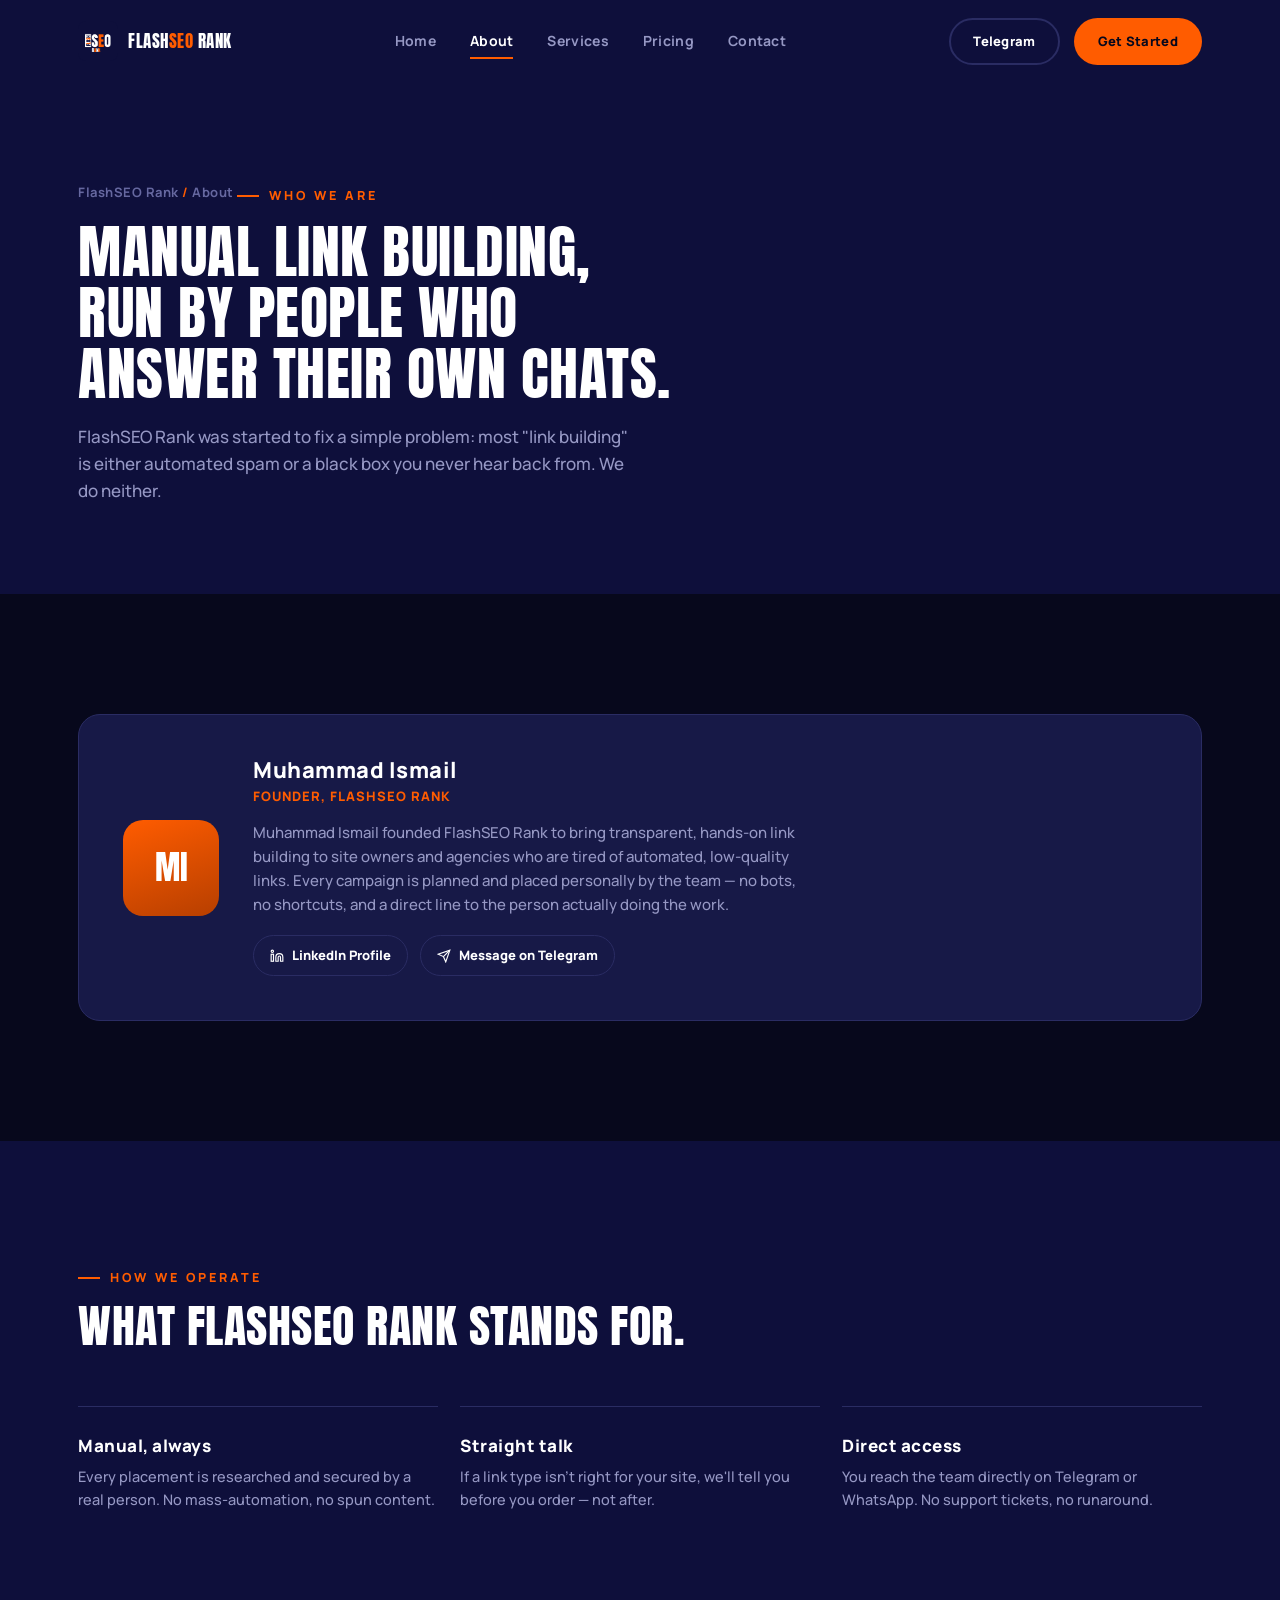
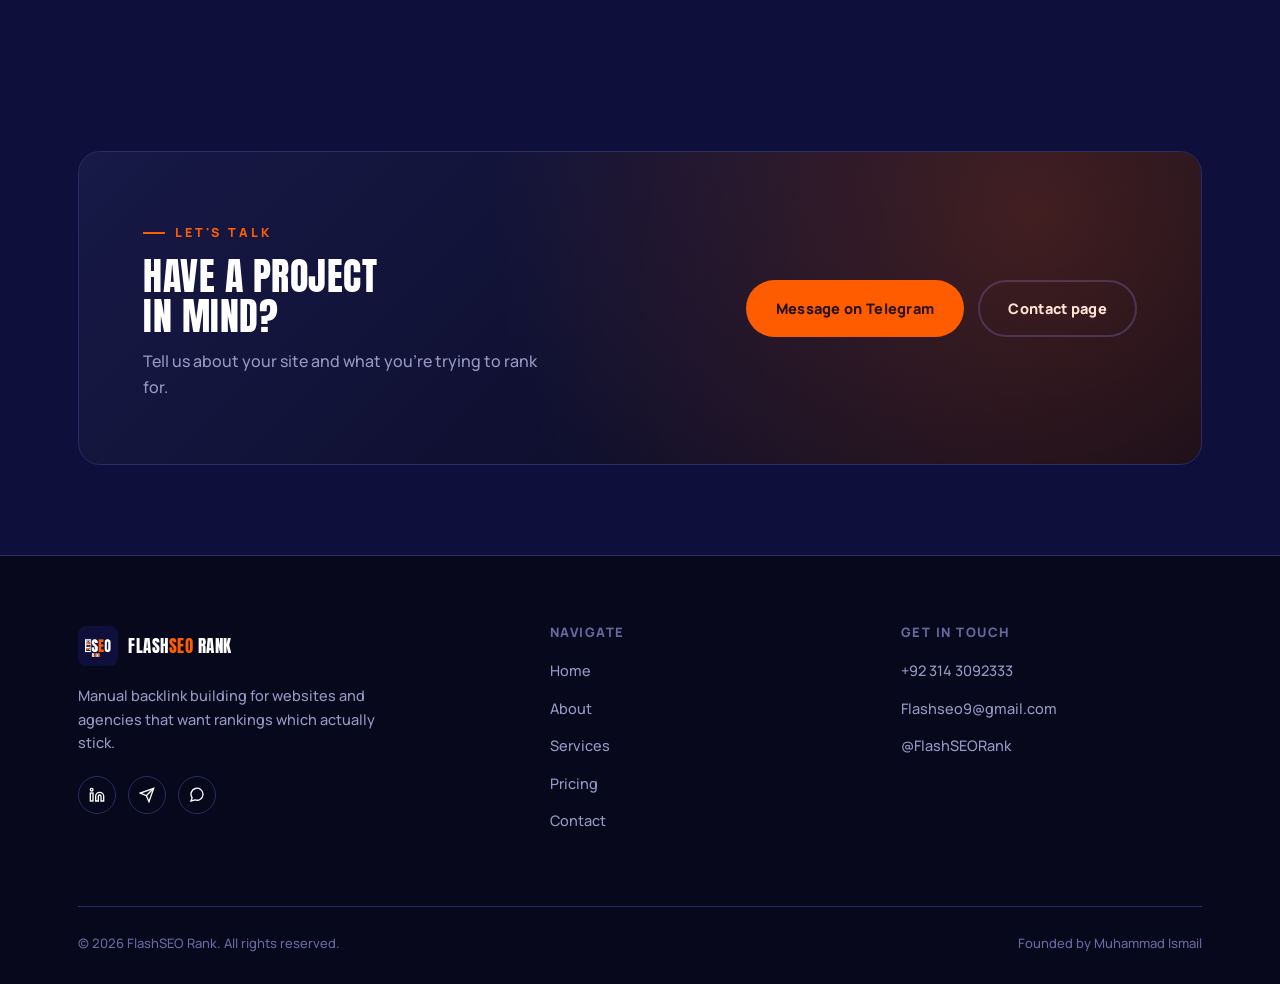
==== about.html @ 3a51bd55 "Add files via upload" ====
<!DOCTYPE html>
<html lang="en">
<head>
<meta charset="UTF-8">
<meta name="viewport" content="width=device-width, initial-scale=1.0">
<title>About — FlashSEO Rank</title>
<meta name="description" content="Meet FlashSEO Rank — a manual backlink building agency founded by Muhammad Ismail, built on transparent, hand-placed links.">
<link rel="icon" href="assets/logo.png">
<link rel="preconnect" href="https://fonts.googleapis.com">
<link rel="preconnect" href="https://fonts.gstatic.com" crossorigin>
<link href="https://fonts.googleapis.com/css2?family=Anton&family=Manrope:wght@500;700;800&display=swap" rel="stylesheet">
<link rel="stylesheet" href="style.css">
</head>
<body>

<div class="nav-scrim"></div>
<header class="site-header">
  <div class="container nav-inner">
    <a href="index.html" class="brand">
      <img src="assets/logo.png" alt="FlashSEO Rank logo">
      <span class="brand-text">FLASH<span>SEO</span> RANK</span>
    </a>
    <nav class="nav-links">
      <a href="index.html" data-page="index.html">Home</a>
      <a href="about.html" data-page="about.html">About</a>
      <a href="services.html" data-page="services.html">Services</a>
      <a href="pricing.html" data-page="pricing.html">Pricing</a>
      <a href="contact.html" data-page="contact.html">Contact</a>
    </nav>
    <div class="nav-cta">
      <a href="https://t.me/FlashSEORank" target="_blank" rel="noopener" class="btn btn-ghost">Telegram</a>
      <a href="contact.html" class="btn btn-primary">Get Started</a>
      <button class="nav-toggle" aria-label="Toggle menu" aria-expanded="false">
        <svg viewBox="0 0 24 24" fill="none" stroke="currentColor" stroke-width="2"><path d="M4 6h16M4 12h16M4 18h16"/></svg>
      </button>
    </div>
  </div>
</header>

<main>

  <section class="page-hero">
    <div class="container">
      <span class="crumb reveal">FlashSEO Rank <span>/</span> About</span>
      <span class="eyebrow reveal" style="margin-top:16px; display:inline-flex;">Who we are</span>
      <h1 class="reveal">Manual link building,<br>run by people who<br>answer their own chats.</h1>
      <p class="reveal reveal-delay-1">FlashSEO Rank was started to fix a simple problem: most "link building" is either automated spam or a black box you never hear back from. We do neither.</p>
    </div>
  </section>

  <section class="section bg-deeper">
    <div class="container">
      <div class="founder-card reveal">
        <div class="founder-avatar">MI</div>
        <div>
          <h3>Muhammad Ismail</h3>
          <span class="founder-role">Founder, FlashSEO Rank</span>
          <p>Muhammad Ismail founded FlashSEO Rank to bring transparent, hands-on link building to site owners and agencies who are tired of automated, low-quality links. Every campaign is planned and placed personally by the team — no bots, no shortcuts, and a direct line to the person actually doing the work.</p>
          <div class="founder-links">
            <a href="https://www.linkedin.com/in/muhammad-ismail-flashseo/" target="_blank" rel="noopener">
              <svg width="14" height="14" viewBox="0 0 24 24" fill="none" stroke="currentColor" stroke-width="2"><path d="M16 8a6 6 0 0 1 6 6v7h-4v-7a2 2 0 0 0-2-2 2 2 0 0 0-2 2v7h-4v-7a6 6 0 0 1 6-6Z"/><rect x="2" y="9" width="4" height="12"/><circle cx="4" cy="4" r="2"/></svg>
              LinkedIn Profile
            </a>
            <a href="https://t.me/FlashSEORank" target="_blank" rel="noopener">
              <svg width="14" height="14" viewBox="0 0 24 24" fill="none" stroke="currentColor" stroke-width="2"><path d="M22 2 11 13"/><path d="M22 2 15 22l-4-9-9-4 20-7Z"/></svg>
              Message on Telegram
            </a>
          </div>
        </div>
      </div>
    </div>
  </section>

  <section class="section">
    <div class="container">
      <div class="section-head reveal">
        <span class="eyebrow">How we operate</span>
        <h2>What FlashSEO Rank stands for.</h2>
      </div>
      <div class="value-grid">
        <div class="value-item reveal reveal-delay-1">
          <h4>Manual, always</h4>
          <p>Every placement is researched and secured by a real person. No mass-automation, no spun content.</p>
        </div>
        <div class="value-item reveal reveal-delay-2">
          <h4>Straight talk</h4>
          <p>If a link type isn't right for your site, we'll tell you before you order — not after.</p>
        </div>
        <div class="value-item reveal reveal-delay-3">
          <h4>Direct access</h4>
          <p>You reach the team directly on Telegram or WhatsApp. No support tickets, no runaround.</p>
        </div>
      </div>
    </div>
  </section>

  <section class="section-tight">
    <div class="container">
      <div class="cta-banner reveal">
        <div>
          <span class="eyebrow">Let's talk</span>
          <h2 style="margin-top:14px;">Have a project<br>in mind?</h2>
          <p>Tell us about your site and what you're trying to rank for.</p>
        </div>
        <div class="btn-row">
          <a href="https://t.me/FlashSEORank" target="_blank" rel="noopener" class="btn btn-primary">Message on Telegram</a>
          <a href="contact.html" class="btn btn-ghost">Contact page</a>
        </div>
      </div>
    </div>
  </section>

</main>

<footer class="site-footer">
  <div class="container">
    <div class="footer-grid">
      <div class="footer-brand">
        <a href="index.html" class="brand">
          <img src="assets/logo.png" alt="FlashSEO Rank logo">
          <span class="brand-text">FLASH<span>SEO</span> RANK</span>
        </a>
        <p>Manual backlink building for websites and agencies that want rankings which actually stick.</p>
        <div class="social-row" style="margin-top:22px;">
          <a href="https://www.linkedin.com/company/flashseoo" target="_blank" rel="noopener" aria-label="FlashSEO Rank on LinkedIn">
            <svg viewBox="0 0 24 24" fill="none" stroke="currentColor" stroke-width="2"><path d="M16 8a6 6 0 0 1 6 6v7h-4v-7a2 2 0 0 0-2-2 2 2 0 0 0-2 2v7h-4v-7a6 6 0 0 1 6-6Z"/><rect x="2" y="9" width="4" height="12"/><circle cx="4" cy="4" r="2"/></svg>
          </a>
          <a href="https://t.me/FlashSEORank" target="_blank" rel="noopener" aria-label="FlashSEO Rank on Telegram">
            <svg viewBox="0 0 24 24" fill="none" stroke="currentColor" stroke-width="2"><path d="M22 2 11 13"/><path d="M22 2 15 22l-4-9-9-4 20-7Z"/></svg>
          </a>
          <a href="https://wa.me/923143092333" target="_blank" rel="noopener" aria-label="FlashSEO Rank on WhatsApp">
            <svg viewBox="0 0 24 24" fill="none" stroke="currentColor" stroke-width="2"><path d="M3 21l1.65-4.95A9 9 0 1 1 8.9 19.3L3 21Z"/></svg>
          </a>
        </div>
      </div>
      <div class="footer-col">
        <h4>Navigate</h4>
        <ul>
          <li><a href="index.html">Home</a></li>
          <li><a href="about.html">About</a></li>
          <li><a href="services.html">Services</a></li>
          <li><a href="pricing.html">Pricing</a></li>
          <li><a href="contact.html">Contact</a></li>
        </ul>
      </div>
      <div class="footer-col">
        <h4>Get in touch</h4>
        <ul>
          <li><a href="tel:+923143092333">+92 314 3092333</a></li>
          <li><a href="mailto:Flashseo9@gmail.com">Flashseo9@gmail.com</a></li>
          <li><a href="https://t.me/FlashSEORank" target="_blank" rel="noopener">@FlashSEORank</a></li>
        </ul>
      </div>
    </div>
    <div class="footer-bottom">
      <span>© <span id="year"></span> FlashSEO Rank. All rights reserved.</span>
      <span>Founded by Muhammad Ismail</span>
    </div>
  </div>
</footer>

<button class="to-top" aria-label="Back to top">
  <svg viewBox="0 0 24 24" fill="none" stroke="currentColor" stroke-width="2"><path d="M12 19V5M5 12l7-7 7 7"/></svg>
</button>

<script src="script.js"></script>
<script>document.getElementById('year').textContent = new Date().getFullYear();</script>
</body>
</html>
---- style.css ----
/* =========================================================
   FlashSEO Rank — Design System
   Palette pulled directly from the brand logo:
   Navy #0E0F3B / Orange #FF5C00 / White
   ========================================================= */

:root{
  --navy-deep:   #0E0F3B;
  --navy-deeper: #07081C;
  --navy-mid:    #171947;
  --navy-line:   #2A2C63;
  --white:       #FFFFFF;
  --orange:      #FF5C00;
  --orange-glow: #FF8A3D;
  --muted:       #9698C4;
  --muted-dim:   #6668A0;

  --font-display: 'Anton', sans-serif;
  --font-body: 'Manrope', sans-serif;

  --container: 1180px;
  --radius: 14px;
  --ease: cubic-bezier(.22,.85,.28,1);
}

*,*::before,*::after{ box-sizing: border-box; }
html{ scroll-behavior: smooth; }

@media (prefers-reduced-motion: reduce){
  html{ scroll-behavior: auto; }
  *,*::before,*::after{ animation-duration: 0.001ms !important; animation-iteration-count: 1 !important; transition-duration: 0.001ms !important; scroll-behavior: auto !important; }
}

body{
  margin:0;
  background: var(--navy-deep);
  color: var(--white);
  font-family: var(--font-body);
  font-weight: 500;
  line-height: 1.6;
  -webkit-font-smoothing: antialiased;
  overflow-x: hidden;
}

img{ max-width:100%; display:block; }
a{ color: inherit; text-decoration: none; }
ul{ margin:0; padding:0; list-style:none; }
button{ font-family: inherit; }

.container{
  width: 100%;
  max-width: var(--container);
  margin: 0 auto;
  padding: 0 28px;
}

h1,h2,h3,h4{
  font-family: var(--font-display);
  font-weight: 400;
  text-transform: uppercase;
  letter-spacing: 0.5px;
  line-height: 1.05;
  margin: 0;
}

.eyebrow{
  display:inline-flex;
  align-items:center;
  gap:10px;
  font-family: var(--font-body);
  font-weight: 800;
  font-size: 12.5px;
  letter-spacing: 3px;
  text-transform: uppercase;
  color: var(--orange);
}
.eyebrow::before{
  content:"";
  width: 22px; height: 2px;
  background: var(--orange);
  display:inline-block;
}

p{ margin: 0; color: var(--muted); }

.text-white{ color: var(--white); }

/* ---------- Buttons ---------- */
.btn{
  position: relative;
  display: inline-flex;
  align-items: center;
  gap: 10px;
  padding: 15px 28px;
  border-radius: 999px;
  font-weight: 800;
  font-size: 14.5px;
  letter-spacing: 0.3px;
  border: 2px solid transparent;
  cursor: pointer;
  transition: transform .35s var(--ease), box-shadow .35s var(--ease), background .35s var(--ease), border-color .35s var(--ease), color .35s var(--ease);
  white-space: nowrap;
}
.btn-primary{
  background: var(--orange);
  color: var(--navy-deeper);
  box-shadow: 0 0 0 0 rgba(255,92,0,.5);
}
.btn-primary:hover{
  transform: translateY(-3px);
  box-shadow: 0 14px 30px -8px rgba(255,92,0,.6);
}
.btn-ghost{
  background: transparent;
  border-color: var(--navy-line);
  color: var(--white);
}
.btn-ghost:hover{
  border-color: var(--orange);
  color: var(--orange);
  transform: translateY(-3px);
}
.btn svg{ width:16px; height:16px; flex-shrink:0; }

.btn-row{
  display:flex;
  flex-wrap: wrap;
  gap: 14px;
}

/* ---------- Nav ---------- */
.site-header{
  position: fixed;
  top:0; left:0; right:0;
  z-index: 500;
  padding: 18px 0;
  transition: padding .4s var(--ease), background .4s var(--ease), box-shadow .4s var(--ease);
}
.site-header.is-scrolled{
  padding: 12px 0;
  background: rgba(7,8,28,0.86);
  backdrop-filter: blur(14px);
  box-shadow: 0 1px 0 var(--navy-line);
}
.nav-inner{
  display:flex;
  align-items:center;
  justify-content: space-between;
  gap: 20px;
}
.brand{
  display:flex;
  align-items:center;
  gap: 10px;
}
.brand img{ height: 40px; width: 40px; border-radius: 8px; }
.brand-text{
  font-family: var(--font-display);
  font-size: 17px;
  letter-spacing: .5px;
  line-height: 1;
}
.brand-text span{ color: var(--orange); }

.nav-links{
  display:flex;
  align-items:center;
  gap: 34px;
}
.nav-links a{
  position: relative;
  font-size: 14px;
  font-weight: 700;
  letter-spacing: .3px;
  color: var(--muted);
  padding: 6px 0;
  transition: color .3s var(--ease);
}
.nav-links a::after{
  content:"";
  position:absolute;
  left:0; bottom:0;
  width:0; height:2px;
  background: var(--orange);
  transition: width .35s var(--ease);
}
.nav-links a:hover,
.nav-links a.active{ color: var(--white); }
.nav-links a.active::after,
.nav-links a:hover::after{ width: 100%; }

.nav-cta{ display:flex; align-items:center; gap:14px; }
.nav-cta .btn{ padding: 11px 22px; font-size: 13px; }

.nav-toggle{
  display:none;
  width: 42px; height: 42px;
  border-radius: 10px;
  border: 1px solid var(--navy-line);
  background: transparent;
  color: var(--white);
  align-items:center;
  justify-content:center;
  cursor:pointer;
}
.nav-toggle svg{ width:20px; height:20px; }

/* ---------- Mobile nav ---------- */
@media (max-width: 900px){
  .nav-links{
    position: fixed;
    top: 0; right: 0;
    height: 100vh;
    width: min(320px, 82vw);
    background: var(--navy-deeper);
    border-left: 1px solid var(--navy-line);
    flex-direction: column;
    align-items: flex-start;
    justify-content: center;
    gap: 26px;
    padding: 40px;
    transform: translateX(100%);
    transition: transform .5s var(--ease);
    z-index: 600;
  }
  .nav-links.is-open{ transform: translateX(0); }
  .nav-links a{ font-size: 20px; }
  .nav-toggle{ display:flex; }
  .nav-cta .btn-ghost{ display:none; }
}

.nav-scrim{
  position: fixed; inset:0;
  background: rgba(7,8,28,.6);
  opacity:0; pointer-events:none;
  transition: opacity .4s var(--ease);
  z-index: 550;
}
.nav-scrim.is-open{ opacity:1; pointer-events:auto; }

/* ---------- Sections ---------- */
section{ position: relative; }
.section{ padding: 120px 0; }
.section-tight{ padding: 90px 0; }
.section-head{
  max-width: 640px;
  margin-bottom: 56px;
}
.section-head h2{ margin-top: 14px; font-size: clamp(30px, 4vw, 46px); }
.section-head p{ margin-top: 16px; font-size: 16.5px; }

.bg-deeper{ background: var(--navy-deeper); }

.divider-line{
  height:1px;
  background: linear-gradient(90deg, transparent, var(--navy-line), transparent);
  border:0;
  margin:0;
}

/* ---------- Reveal animation (scroll) ---------- */
.reveal{
  opacity: 0;
  transform: translateY(28px);
  transition: opacity .8s var(--ease), transform .8s var(--ease);
}
.reveal.in-view{ opacity: 1; transform: translateY(0); }
.reveal-delay-1{ transition-delay: .08s; }
.reveal-delay-2{ transition-delay: .16s; }
.reveal-delay-3{ transition-delay: .24s; }
.reveal-delay-4{ transition-delay: .32s; }

/* ---------- Hero ---------- */
.hero{
  padding: 190px 0 120px;
  overflow: hidden;
  position: relative;
}
.hero-grid{
  display:grid;
  grid-template-columns: 1.05fr 0.95fr;
  gap: 50px;
  align-items: center;
}
.hero h1{
  font-size: clamp(42px, 6.4vw, 78px);
  margin-top: 18px;
}
.hero h1 .accent{ color: var(--orange); }
.hero p.lede{
  margin-top: 24px;
  font-size: 18px;
  max-width: 480px;
  color: var(--muted);
}
.hero .btn-row{ margin-top: 36px; }

.hero-bg-streaks{
  position:absolute;
  inset:0;
  pointer-events:none;
  z-index:0;
  opacity: .5;
}
.hero-bg-streaks span{
  position:absolute;
  background: linear-gradient(180deg, rgba(255,92,0,0), rgba(255,92,0,.5), rgba(255,92,0,0));
  width:2px;
  transform: rotate(18deg);
}

/* Signature bolt-chain graphic */
.bolt-scene{
  position: relative;
  aspect-ratio: 1/1;
  max-width: 460px;
  margin-left: auto;
}
.bolt-scene svg{ width:100%; height:100%; overflow: visible; }
.bolt-path{
  fill:none;
  stroke: var(--orange);
  stroke-width: 5;
  stroke-linecap: round;
  stroke-linejoin: round;
  filter: drop-shadow(0 0 14px rgba(255,92,0,.55));
  stroke-dasharray: 900;
  stroke-dashoffset: 900;
  animation: draw-bolt 1.8s var(--ease) forwards .3s;
}
@keyframes draw-bolt{
  to{ stroke-dashoffset: 0; }
}
.bolt-node{
  fill: var(--navy-mid);
  stroke: var(--navy-line);
  stroke-width: 2;
  opacity: 0;
  animation: pop-node .5s var(--ease) forwards;
}
.bolt-node-label{
  font-family: var(--font-body);
  font-weight: 800;
  font-size: 11px;
  fill: var(--muted);
  text-transform: uppercase;
  letter-spacing: 1px;
  opacity:0;
  animation: pop-node .5s var(--ease) forwards;
}
@keyframes pop-node{
  from{ opacity:0; transform: scale(.6); }
  to{ opacity:1; transform: scale(1); }
}
.bolt-pulse{
  fill: var(--orange);
  opacity: 0;
}

/* ---------- Marquee ---------- */
.marquee-wrap{
  border-top: 1px solid var(--navy-line);
  border-bottom: 1px solid var(--navy-line);
  padding: 22px 0;
  overflow: hidden;
  background: var(--navy-deeper);
}
.marquee{
  display:flex;
  width: max-content;
  gap: 48px;
  animation: marquee 26s linear infinite;
}
.marquee-wrap:hover .marquee{ animation-play-state: paused; }
@keyframes marquee{
  from{ transform: translateX(0); }
  to{ transform: translateX(-50%); }
}
.marquee span{
  font-family: var(--font-display);
  font-weight: 400;
  font-size: 20px;
  letter-spacing: 1px;
  color: var(--muted-dim);
  display:flex;
  align-items:center;
  gap: 20px;
  text-transform: uppercase;
  white-space:nowrap;
}
.marquee span i{
  width:6px; height:6px;
  border-radius:50%;
  background: var(--orange);
  display:inline-block;
}

/* ---------- Process ---------- */
.process-grid{
  display:grid;
  grid-template-columns: repeat(4, 1fr);
  gap: 1px;
  background: var(--navy-line);
  border: 1px solid var(--navy-line);
  border-radius: var(--radius);
  overflow: hidden;
}
.process-item{
  background: var(--navy-deep);
  padding: 36px 30px;
  transition: background .4s var(--ease);
}
.process-item:hover{ background: var(--navy-mid); }
.process-num{
  font-family: var(--font-display);
  font-size: 15px;
  color: var(--orange);
  letter-spacing: 1px;
}
.process-item h3{
  font-size: 19px;
  margin-top: 18px;
  text-transform: none;
}
.process-item p{ margin-top: 10px; font-size: 14.5px; }

/* ---------- Cards / Services ---------- */
.card-grid{
  display:grid;
  grid-template-columns: repeat(3, 1fr);
  gap: 22px;
}
.service-card{
  background: var(--navy-mid);
  border: 1px solid var(--navy-line);
  border-radius: var(--radius);
  padding: 34px 28px;
  transition: transform .45s var(--ease), border-color .45s var(--ease), background .45s var(--ease);
}
.service-card:hover{
  transform: translateY(-8px);
  border-color: var(--orange);
  background: linear-gradient(160deg, var(--navy-mid), #1d1f57);
}
.service-icon{
  width: 46px; height:46px;
  border-radius: 12px;
  background: rgba(255,92,0,.12);
  display:flex; align-items:center; justify-content:center;
  margin-bottom: 22px;
  transition: transform .45s var(--ease), background .45s var(--ease);
}
.service-card:hover .service-icon{ background: var(--orange); transform: rotate(-8deg) scale(1.05); }
.service-icon svg{ width:22px; height:22px; stroke: var(--orange); transition: stroke .4s; }
.service-card:hover .service-icon svg{ stroke: var(--navy-deeper); }
.service-card h3{
  font-size: 19px;
  text-transform: none;
  font-family: var(--font-body);
  font-weight: 800;
  margin-bottom: 10px;
}
.service-card p{ font-size: 14.5px; }
.service-card a.card-link{
  display:inline-flex; align-items:center; gap:6px;
  margin-top: 18px;
  font-size: 13px;
  font-weight: 800;
  color: var(--orange);
}

/* ---------- Split / Why us ---------- */
.split{
  display:grid;
  grid-template-columns: 1fr 1fr;
  gap: 60px;
  align-items:center;
}
.why-list li{
  display:flex;
  gap: 16px;
  padding: 20px 0;
  border-bottom: 1px solid var(--navy-line);
}
.why-list li:first-child{ padding-top:0; }
.why-num{
  font-family: var(--font-display);
  color: var(--orange);
  font-size: 20px;
  min-width: 34px;
}
.why-list h4{
  font-family: var(--font-body);
  font-weight: 800;
  font-size: 16.5px;
  text-transform:none;
  color: var(--white);
}
.why-list p{ margin-top: 6px; font-size: 14.5px; }

.stat-panel{
  background: var(--navy-mid);
  border:1px solid var(--navy-line);
  border-radius: var(--radius);
  padding: 40px;
  position: relative;
  overflow: hidden;
}
.stat-panel::before{
  content:"";
  position: absolute;
  width: 260px; height: 260px;
  background: radial-gradient(circle, rgba(255,92,0,.28), transparent 70%);
  top: -80px; right: -80px;
}

/* ---------- CTA banner ---------- */
.cta-banner{
  background: linear-gradient(135deg, var(--navy-mid), var(--navy-deeper));
  border: 1px solid var(--navy-line);
  border-radius: 22px;
  padding: 64px;
  display:flex;
  align-items:center;
  justify-content: space-between;
  gap: 40px;
  position: relative;
  overflow: hidden;
}
.cta-banner::after{
  content:"";
  position:absolute;
  inset:0;
  background:
    radial-gradient(circle at 85% 20%, rgba(255,92,0,.22), transparent 55%);
}
.cta-banner h2{ font-size: clamp(26px,3.4vw,38px); position:relative; }
.cta-banner p{ margin-top:12px; max-width: 420px; position:relative; }
.cta-banner .btn-row{ position:relative; flex-shrink:0; }

/* ---------- Footer ---------- */
.site-footer{
  background: var(--navy-deeper);
  border-top: 1px solid var(--navy-line);
  padding: 70px 0 30px;
}
.footer-grid{
  display:grid;
  grid-template-columns: 1.4fr 1fr 1fr;
  gap: 50px;
}
.footer-brand .brand{ margin-bottom: 18px; }
.footer-brand p{ font-size: 14.5px; max-width: 320px; }
.footer-col h4{
  font-family: var(--font-body);
  font-weight: 800;
  font-size: 13px;
  letter-spacing: 1.5px;
  color: var(--muted-dim);
  text-transform: uppercase;
  margin-bottom: 18px;
}
.footer-col li{ margin-bottom: 12px; }
.footer-col a{
  font-size: 14.5px;
  color: var(--muted);
  transition: color .3s;
}
.footer-col a:hover{ color: var(--orange); }
.footer-bottom{
  margin-top: 60px;
  padding-top: 26px;
  border-top: 1px solid var(--navy-line);
  display:flex;
  justify-content: space-between;
  flex-wrap: wrap;
  gap: 12px;
  font-size: 13px;
  color: var(--muted-dim);
}
.social-row{ display:flex; gap: 12px; }
.social-row a{
  width: 38px; height: 38px;
  border: 1px solid var(--navy-line);
  border-radius: 50%;
  display:flex; align-items:center; justify-content:center;
  transition: border-color .3s, transform .3s, background .3s;
}
.social-row a:hover{ border-color: var(--orange); background: var(--orange); transform: translateY(-3px); }
.social-row svg{ width:16px; height:16px; }
.social-row a:hover svg{ stroke: var(--navy-deeper); }

/* ---------- Page header (inner pages) ---------- */
.page-hero{
  padding: 170px 0 90px;
  position: relative;
  overflow: hidden;
}
.page-hero h1{ font-size: clamp(36px,5.4vw,58px); margin-top: 16px; }
.page-hero p{ margin-top: 18px; font-size: 17px; max-width: 560px; }
.crumb{
  font-size: 13px;
  color: var(--muted-dim);
  font-weight: 700;
  letter-spacing: .5px;
}
.crumb span{ color: var(--orange); }

/* ---------- About page ---------- */
.founder-card{
  background: var(--navy-mid);
  border: 1px solid var(--navy-line);
  border-radius: 22px;
  padding: 44px;
  display:flex;
  gap: 34px;
  align-items:center;
}
.founder-avatar{
  width: 96px; height: 96px;
  border-radius: 20px;
  background: linear-gradient(160deg, var(--orange), #b73f00);
  display:flex; align-items:center; justify-content:center;
  font-family: var(--font-display);
  font-size: 34px;
  flex-shrink:0;
}
.founder-card h3{
  font-family: var(--font-body);
  font-weight: 800;
  font-size: 22px;
  text-transform:none;
}
.founder-role{
  color: var(--orange);
  font-weight: 800;
  font-size: 13px;
  letter-spacing: 1px;
  text-transform: uppercase;
  margin-top: 4px;
  display:block;
}
.founder-card p{ margin-top: 14px; font-size: 15px; max-width: 560px; }
.founder-links{ margin-top: 18px; display:flex; gap:12px; }
.founder-links a{
  display:inline-flex; align-items:center; gap:8px;
  font-size: 13px; font-weight:800;
  padding: 9px 16px;
  border: 1px solid var(--navy-line);
  border-radius: 999px;
  transition: border-color .3s, color .3s;
}
.founder-links a:hover{ border-color: var(--orange); color: var(--orange); }

.value-grid{
  display:grid;
  grid-template-columns: repeat(3,1fr);
  gap: 22px;
}
.value-item{
  padding: 30px 0;
  border-top: 1px solid var(--navy-line);
}
.value-item h4{
  font-family: var(--font-body);
  font-weight: 800;
  font-size: 17px;
  text-transform:none;
  margin-bottom: 10px;
}
.value-item p{ font-size: 14.5px; }

/* ---------- Pricing page ---------- */
.pricing-grid{
  display:grid;
  grid-template-columns: repeat(3, 1fr);
  gap: 22px;
  align-items: stretch;
}
.price-card{
  background: var(--navy-mid);
  border: 1px solid var(--navy-line);
  border-radius: var(--radius);
  padding: 40px 32px;
  display:flex;
  flex-direction: column;
  transition: transform .4s var(--ease), border-color .4s var(--ease);
}
.price-card:hover{ transform: translateY(-8px); border-color: var(--orange); }
.price-card.is-featured{
  background: linear-gradient(160deg, #1d1f57, var(--navy-mid));
  border-color: var(--orange);
  position: relative;
}
.price-tag{
  position:absolute; top:-13px; right: 28px;
  background: var(--orange);
  color: var(--navy-deeper);
  font-size: 11.5px;
  font-weight: 800;
  letter-spacing: 1px;
  text-transform: uppercase;
  padding: 6px 14px;
  border-radius: 999px;
}
.price-card h3{
  font-family: var(--font-body);
  font-weight: 800;
  font-size: 22px;
  text-transform: none;
}
.price-card .price-note{
  margin-top: 8px;
  font-size: 13.5px;
  color: var(--muted-dim);
}
.price-card .price-value{
  margin-top: 18px;
  font-family: var(--font-display);
  font-size: 22px;
  color: var(--orange);
  letter-spacing: .5px;
}
.price-feats{ margin-top: 26px; flex-grow:1; }
.price-feats li{
  display:flex; gap:10px;
  font-size: 14px;
  color: var(--muted);
  padding: 8px 0;
}
.price-feats svg{ width:16px; height:16px; stroke: var(--orange); flex-shrink:0; margin-top:2px; }
.price-card .btn{ margin-top: 28px; justify-content:center; width:100%; }

.pricing-note{
  margin-top: 40px;
  text-align:center;
  font-size: 14.5px;
  color: var(--muted-dim);
}

/* ---------- Contact page ---------- */
.contact-grid{
  display:grid;
  grid-template-columns: 0.9fr 1.1fr;
  gap: 50px;
  align-items:flex-start;
}
.contact-card{
  background: var(--navy-mid);
  border: 1px solid var(--navy-line);
  border-radius: 16px;
  padding: 26px 28px;
  display:flex;
  align-items:center;
  gap: 18px;
  margin-bottom: 16px;
  transition: border-color .3s, transform .3s;
}
.contact-card:hover{ border-color: var(--orange); transform: translateX(6px); }
.contact-icon{
  width: 46px; height:46px;
  border-radius: 12px;
  background: rgba(255,92,0,.14);
  display:flex; align-items:center; justify-content:center;
  flex-shrink:0;
}
.contact-icon svg{ width:20px; height:20px; stroke: var(--orange); }
.contact-card h4{
  font-family: var(--font-body);
  font-weight: 800;
  font-size: 12.5px;
  letter-spacing: 1px;
  text-transform: uppercase;
  color: var(--muted-dim);
}
.contact-card .val{
  margin-top: 4px;
  font-size: 15.5px;
  font-weight: 700;
  color: var(--white);
}

.form-panel{
  background: var(--navy-mid);
  border: 1px solid var(--navy-line);
  border-radius: 22px;
  padding: 44px;
}
.form-row{ margin-bottom: 20px; }
.form-row label{
  display:block;
  font-size: 12.5px;
  font-weight: 800;
  letter-spacing: 1px;
  text-transform: uppercase;
  color: var(--muted-dim);
  margin-bottom: 9px;
}
.form-row input,
.form-row select,
.form-row textarea{
  width:100%;
  background: var(--navy-deep);
  border: 1px solid var(--navy-line);
  border-radius: 10px;
  padding: 14px 16px;
  color: var(--white);
  font-family: var(--font-body);
  font-size: 14.5px;
  transition: border-color .3s, box-shadow .3s;
}
.form-row input:focus,
.form-row select:focus,
.form-row textarea:focus{
  outline: none;
  border-color: var(--orange);
  box-shadow: 0 0 0 3px rgba(255,92,0,.18);
}
.form-row textarea{ resize: vertical; min-height: 120px; }
.form-two{ display:grid; grid-template-columns: 1fr 1fr; gap: 20px; }
.form-hint{ font-size: 13px; color: var(--muted-dim); margin-top: 16px; }
.form-success{
  display:none;
  margin-top: 18px;
  padding: 14px 18px;
  border-radius: 10px;
  background: rgba(255,92,0,.12);
  border: 1px solid var(--orange);
  color: var(--white);
  font-size: 14px;
  font-weight: 700;
}
.form-success.is-shown{ display:block; }

/* ---------- Focus visibility ---------- */
a:focus-visible, button:focus-visible, input:focus-visible, textarea:focus-visible, select:focus-visible{
  outline: 2px solid var(--orange);
  outline-offset: 3px;
}

/* ---------- Back to top ---------- */
.to-top{
  position: fixed;
  right: 26px; bottom: 26px;
  width: 48px; height: 48px;
  border-radius: 50%;
  background: var(--orange);
  color: var(--navy-deeper);
  display:flex; align-items:center; justify-content:center;
  opacity:0; pointer-events:none;
  transform: translateY(10px);
  transition: opacity .3s, transform .3s;
  z-index: 400;
  box-shadow: 0 10px 26px -8px rgba(255,92,0,.6);
}
.to-top.is-visible{ opacity:1; pointer-events:auto; transform: translateY(0); }
.to-top svg{ width:18px; height:18px; }

/* ---------- Responsive ---------- */
@media (max-width: 980px){
  .hero-grid{ grid-template-columns: 1fr; }
  .bolt-scene{ margin: 40px auto 0; max-width: 320px; }
  .process-grid{ grid-template-columns: 1fr 1fr; }
  .card-grid{ grid-template-columns: 1fr 1fr; }
  .split{ grid-template-columns: 1fr; }
  .footer-grid{ grid-template-columns: 1fr 1fr; }
  .pricing-grid{ grid-template-columns: 1fr; max-width: 460px; margin: 0 auto; }
  .contact-grid{ grid-template-columns: 1fr; }
  .value-grid{ grid-template-columns: 1fr 1fr; }
}
@media (max-width: 640px){
  .section{ padding: 84px 0; }
  .process-grid{ grid-template-columns: 1fr; }
  .card-grid{ grid-template-columns: 1fr; }
  .footer-grid{ grid-template-columns: 1fr; gap: 34px; }
  .cta-banner{ flex-direction: column; align-items:flex-start; padding: 40px 28px; }
  .founder-card{ flex-direction: column; text-align:center; }
  .founder-links{ justify-content:center; }
  .value-grid{ grid-template-columns: 1fr; }
  .form-two{ grid-template-columns: 1fr; }
  .footer-bottom{ flex-direction: column; align-items:flex-start; }
}
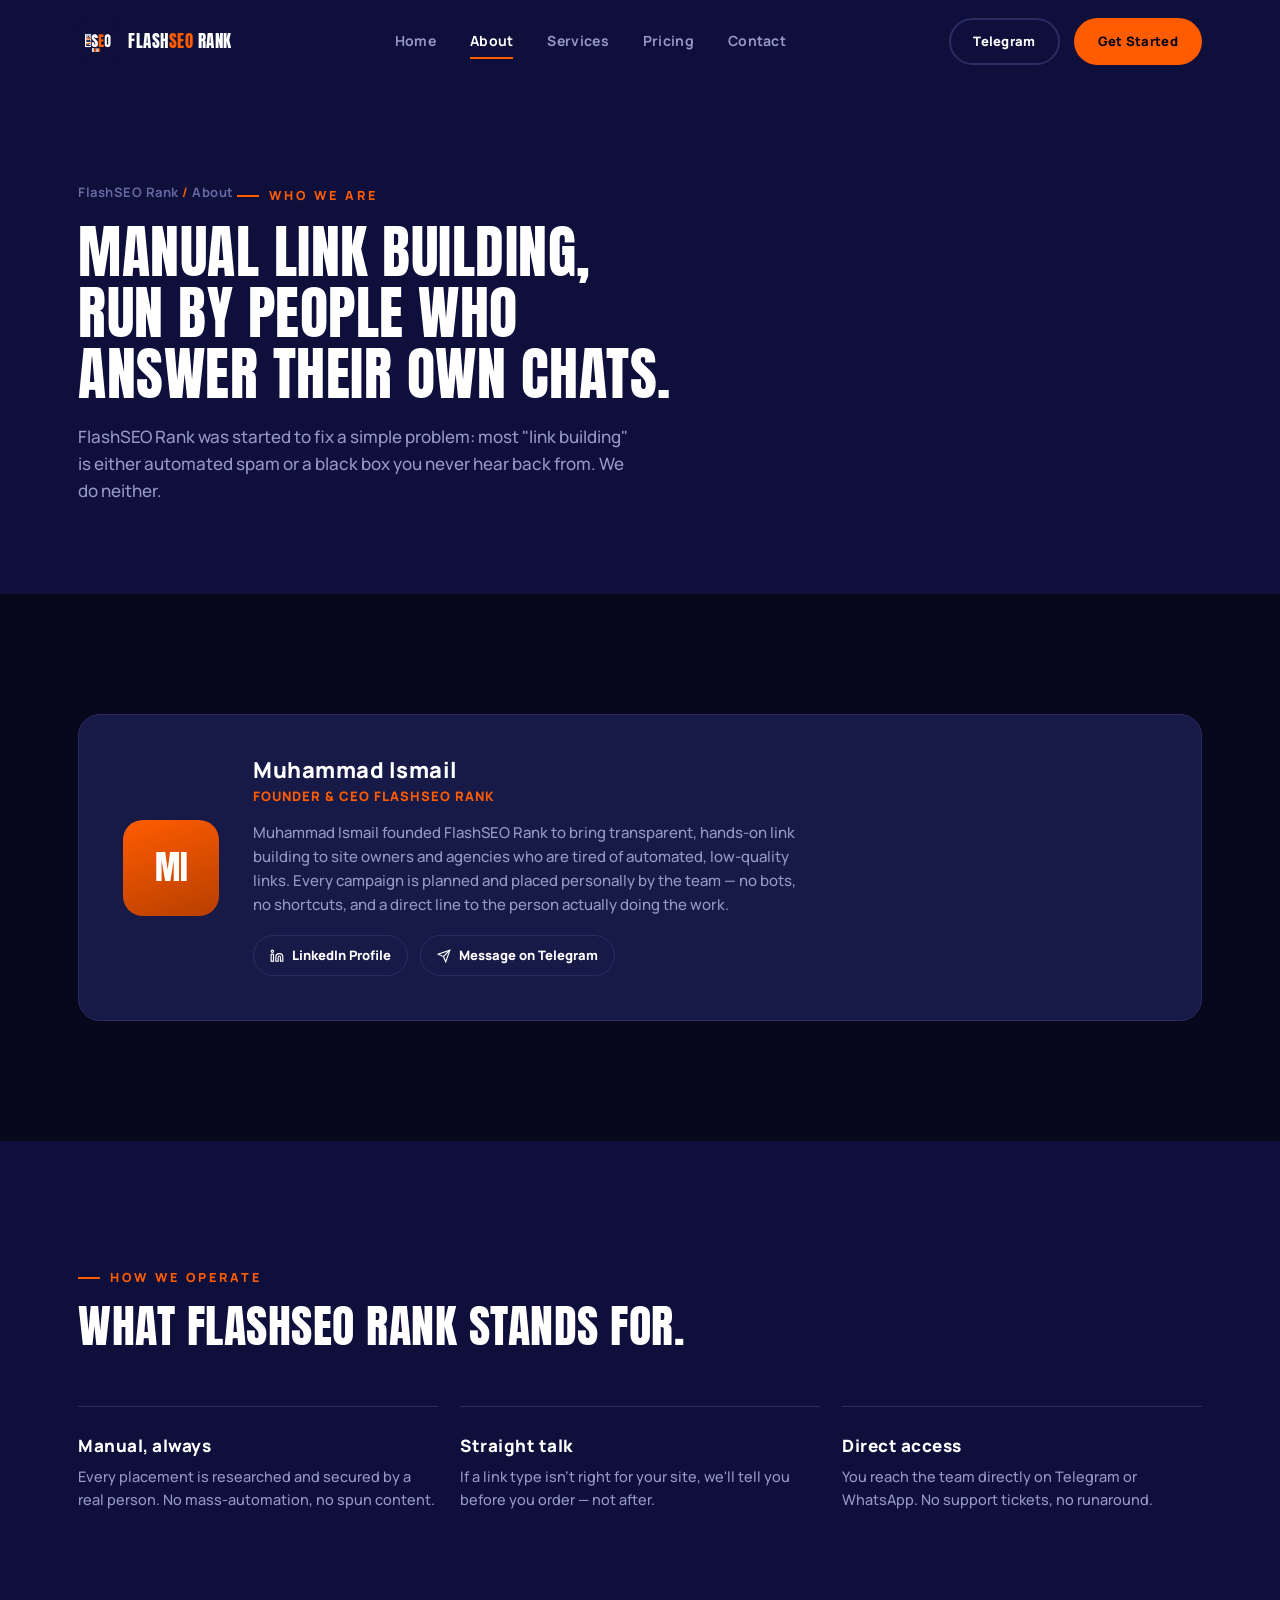
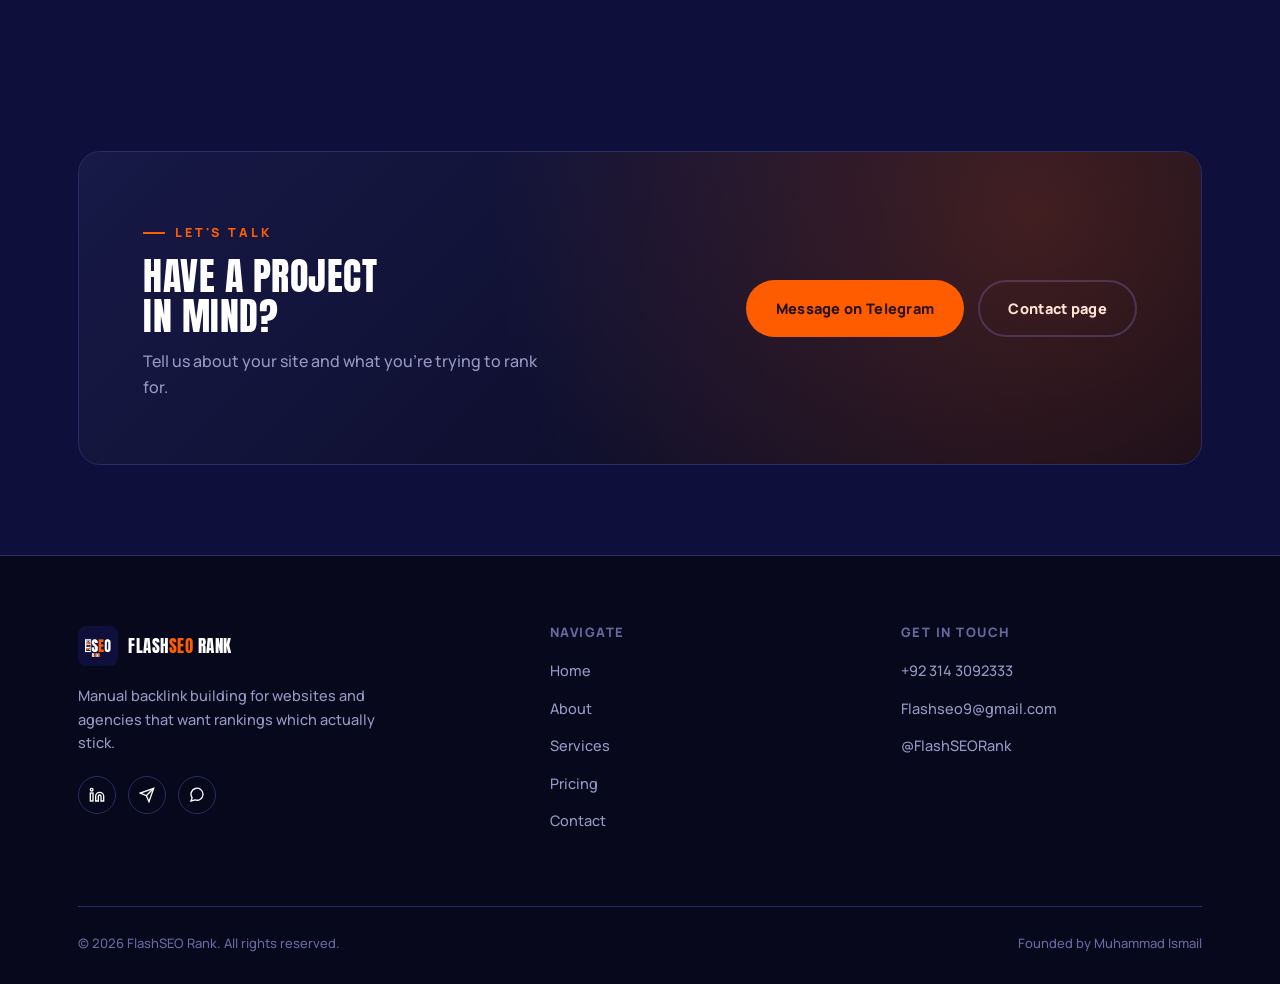
==== commit 0be34607: "Update founder role description for Muhammad Ismail" ====
--- a/about.html
+++ b/about.html
@@ -54,7 +54,7 @@
         <div class="founder-avatar">MI</div>
         <div>
           <h3>Muhammad Ismail</h3>
-          <span class="founder-role">Founder, FlashSEO Rank</span>
+          <span class="founder-role">Founder & CEO FlashSEO Rank</span>
           <p>Muhammad Ismail founded FlashSEO Rank to bring transparent, hands-on link building to site owners and agencies who are tired of automated, low-quality links. Every campaign is planned and placed personally by the team — no bots, no shortcuts, and a direct line to the person actually doing the work.</p>
           <div class="founder-links">
             <a href="https://www.linkedin.com/in/muhammad-ismail-flashseo/" target="_blank" rel="noopener">
--- a/style.css
+++ b/style.css
@@ -512,6 +512,7 @@
   width: 260px; height: 260px;
   background: radial-gradient(circle, rgba(255,92,0,.28), transparent 70%);
   top: -80px; right: -80px;
+  pointer-events: none;
 }
 
 /* ---------- CTA banner ---------- */
@@ -531,6 +532,7 @@
   content:"";
   position:absolute;
   inset:0;
+  pointer-events: none;
   background:
     radial-gradient(circle at 85% 20%, rgba(255,92,0,.22), transparent 55%);
 }
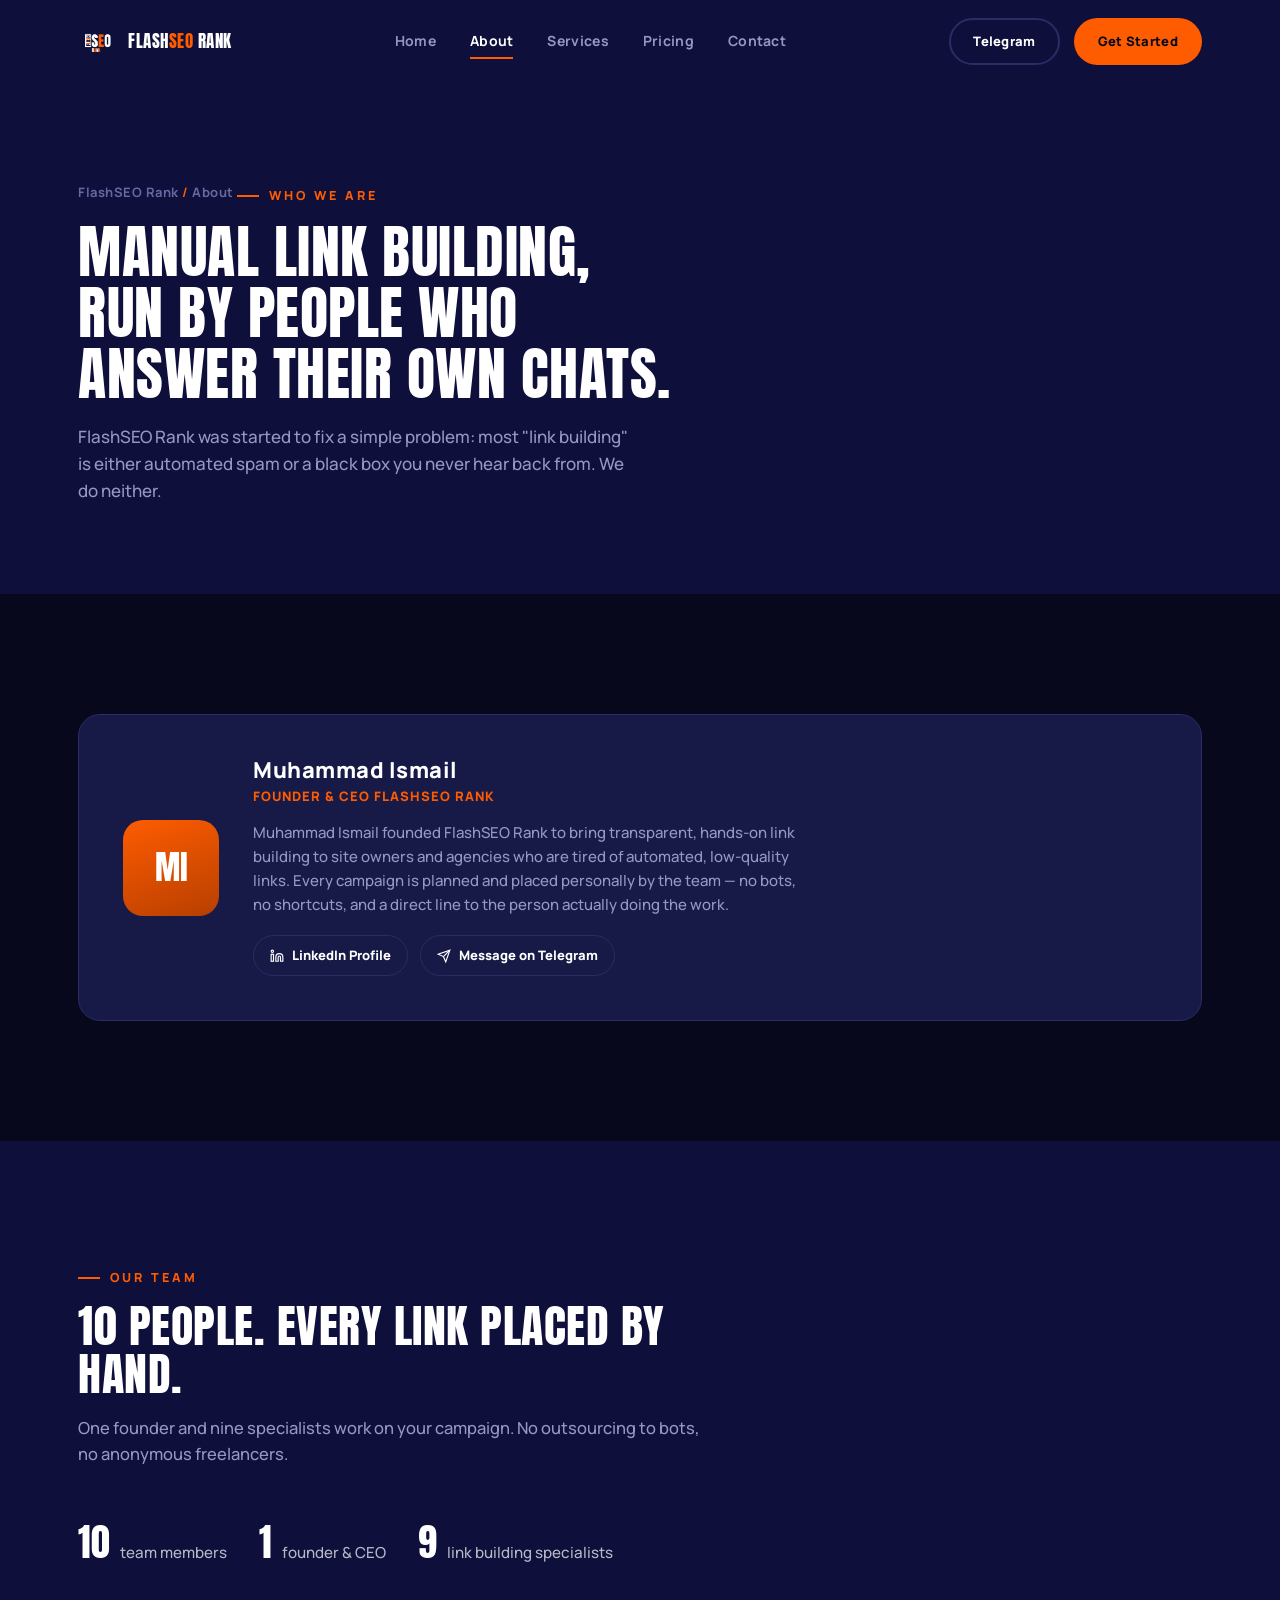
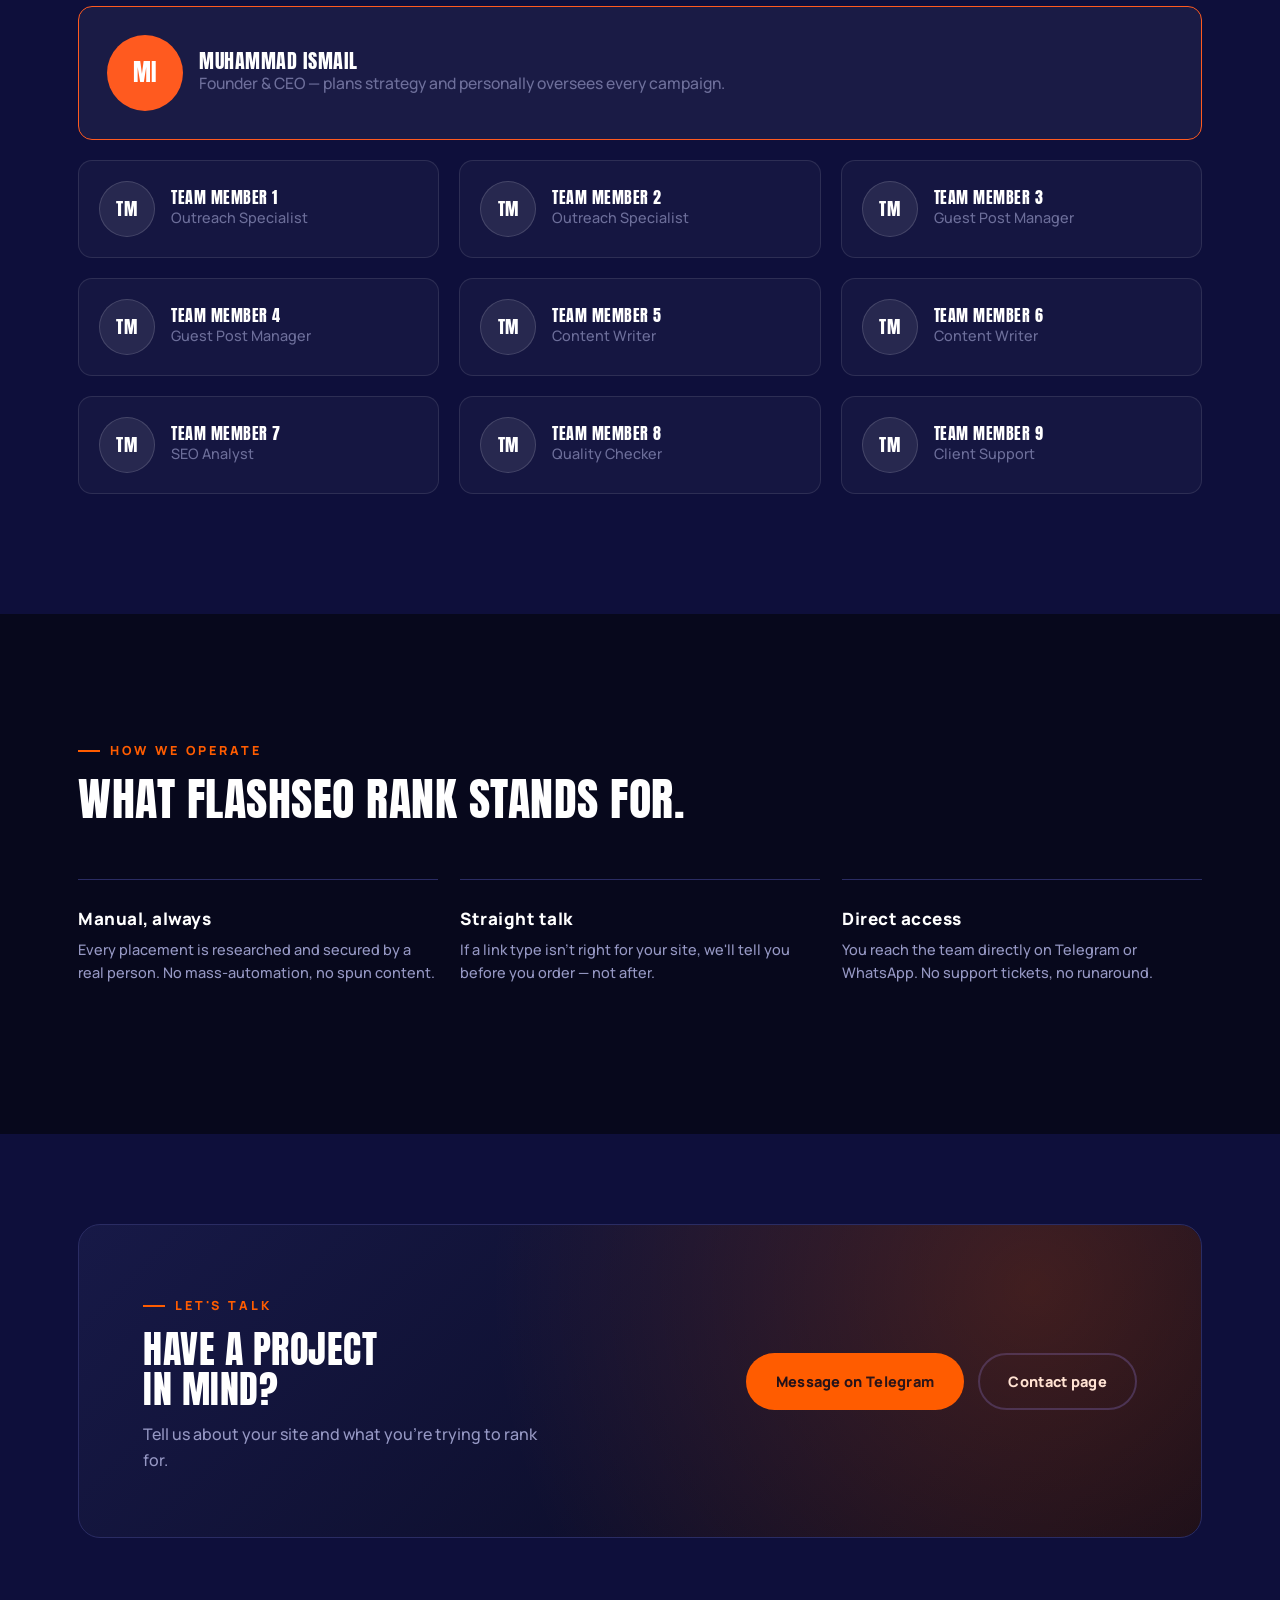
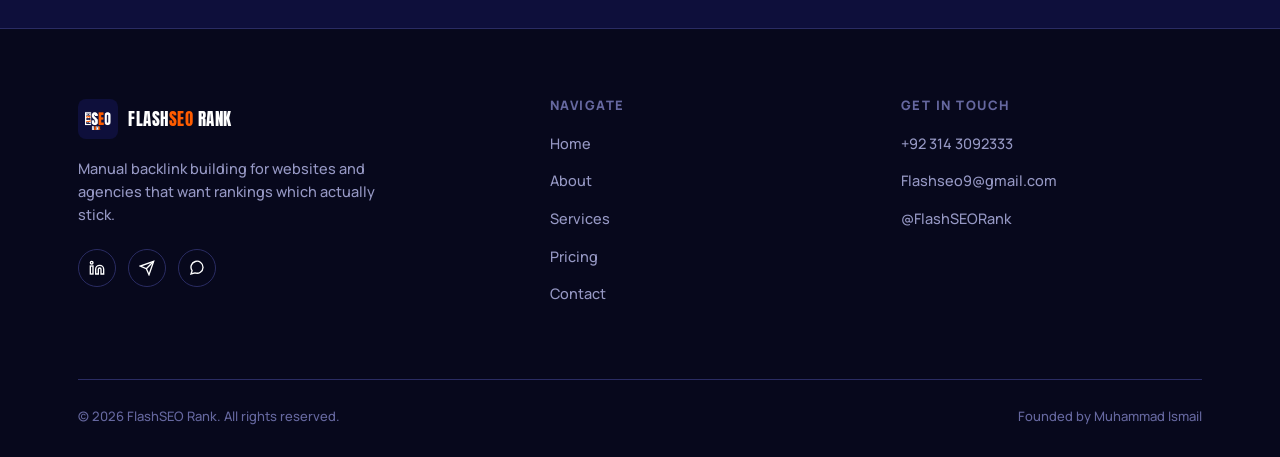
==== commit ae6ee2d2: "Update about.html" ====
--- a/about.html
+++ b/about.html
@@ -10,6 +10,46 @@
 <link rel="preconnect" href="https://fonts.gstatic.com" crossorigin>
 <link href="https://fonts.googleapis.com/css2?family=Anton&family=Manrope:wght@500;700;800&display=swap" rel="stylesheet">
 <link rel="stylesheet" href="style.css">
+<style>
+  /* ===== Team section ===== */
+  .team-stats { display:flex; flex-wrap:wrap; gap:12px 32px; margin-top:22px; }
+  .team-stats div { display:flex; align-items:baseline; gap:10px; }
+  .team-stats strong { font-family:'Anton', sans-serif; font-size:2.4rem; font-weight:400; line-height:1; }
+  .team-stats span { opacity:.7; font-size:.95rem; }
+
+  .team-grid { display:grid; grid-template-columns:repeat(3, 1fr); gap:20px; margin-top:40px; }
+  .team-card {
+    display:flex; align-items:center; gap:16px;
+    padding:20px; border-radius:14px;
+    border:1px solid rgba(255,255,255,.1);
+    background:rgba(255,255,255,.03);
+  }
+  .team-avatar {
+    flex:0 0 56px; width:56px; height:56px; border-radius:50%;
+    display:grid; place-items:center;
+    font-family:'Anton', sans-serif; letter-spacing:.04em; font-size:1.15rem;
+    background:rgba(255,255,255,.08);
+    border:1px solid rgba(255,255,255,.14);
+  }
+  .team-card h4 { margin:0 0 2px; font-size:1.02rem; }
+  .team-card p { margin:0; opacity:.68; font-size:.9rem; line-height:1.4; }
+
+  /* CEO card sits on top, full width */
+  .team-card.is-ceo {
+    grid-column:1 / -1; padding:28px;
+    border-color:var(--accent, #ff5a1f);
+    background:rgba(255,255,255,.05);
+  }
+  .team-card.is-ceo .team-avatar {
+    flex-basis:76px; width:76px; height:76px; font-size:1.5rem;
+    background:var(--accent, #ff5a1f); color:#fff; border:0;
+  }
+  .team-card.is-ceo h4 { font-size:1.25rem; }
+  .team-card.is-ceo p { font-size:.98rem; }
+
+  @media (max-width:900px) { .team-grid { grid-template-columns:repeat(2, 1fr); } }
+  @media (max-width:560px) { .team-grid { grid-template-columns:1fr; } }
+</style>
 </head>
 <body>
 
@@ -71,7 +111,76 @@
     </div>
   </section>
 
-  <section class="section">
+  <!-- ================= TEAM SECTION (NEW) ================= -->
+  <section class="section" id="team">
+    <div class="container">
+      <div class="section-head reveal">
+        <span class="eyebrow">Our team</span>
+        <h2>10 people. Every link placed by hand.</h2>
+        <p>One founder and nine specialists work on your campaign. No outsourcing to bots, no anonymous freelancers.</p>
+      </div>
+
+      <div class="team-stats reveal">
+        <div><strong>10</strong><span>team members</span></div>
+        <div><strong>1</strong><span>founder & CEO</span></div>
+        <div><strong>9</strong><span>link building specialists</span></div>
+      </div>
+
+      <div class="team-grid">
+
+        <!-- CEO -->
+        <div class="team-card is-ceo reveal">
+          <div class="team-avatar">MI</div>
+          <div>
+            <h4>Muhammad Ismail</h4>
+            <p>Founder & CEO — plans strategy and personally oversees every campaign.</p>
+          </div>
+        </div>
+
+        <!-- 9 team members: apni team ke asli naam aur roles yahan replace karein -->
+        <div class="team-card reveal">
+          <div class="team-avatar">TM</div>
+          <div><h4>Team Member 1</h4><p>Outreach Specialist</p></div>
+        </div>
+        <div class="team-card reveal">
+          <div class="team-avatar">TM</div>
+          <div><h4>Team Member 2</h4><p>Outreach Specialist</p></div>
+        </div>
+        <div class="team-card reveal">
+          <div class="team-avatar">TM</div>
+          <div><h4>Team Member 3</h4><p>Guest Post Manager</p></div>
+        </div>
+        <div class="team-card reveal">
+          <div class="team-avatar">TM</div>
+          <div><h4>Team Member 4</h4><p>Guest Post Manager</p></div>
+        </div>
+        <div class="team-card reveal">
+          <div class="team-avatar">TM</div>
+          <div><h4>Team Member 5</h4><p>Content Writer</p></div>
+        </div>
+        <div class="team-card reveal">
+          <div class="team-avatar">TM</div>
+          <div><h4>Team Member 6</h4><p>Content Writer</p></div>
+        </div>
+        <div class="team-card reveal">
+          <div class="team-avatar">TM</div>
+          <div><h4>Team Member 7</h4><p>SEO Analyst</p></div>
+        </div>
+        <div class="team-card reveal">
+          <div class="team-avatar">TM</div>
+          <div><h4>Team Member 8</h4><p>Quality Checker</p></div>
+        </div>
+        <div class="team-card reveal">
+          <div class="team-avatar">TM</div>
+          <div><h4>Team Member 9</h4><p>Client Support</p></div>
+        </div>
+
+      </div>
+    </div>
+  </section>
+  <!-- ================= END TEAM SECTION ================= -->
+
+  <section class="section bg-deeper">
     <div class="container">
       <div class="section-head reveal">
         <span class="eyebrow">How we operate</span>
--- a/style.css
+++ b/style.css
@@ -312,8 +312,8 @@
 /* Signature bolt-chain graphic */
 .bolt-scene{
   position: relative;
-  aspect-ratio: 1/1;
-  max-width: 460px;
+  aspect-ratio: 380/520;
+  max-width: 520px;
   margin-left: auto;
 }
 .bolt-scene svg{ width:100%; height:100%; overflow: visible; }
@@ -336,6 +336,23 @@
   stroke: var(--navy-line);
   stroke-width: 2;
   opacity: 0;
+  transform-box: fill-box;
+  transform-origin: center;
+  animation: pop-node .5s var(--ease) forwards;
+}
+.bolt-node-final-ring{
+  animation: pulse-ring 2.4s var(--ease) infinite;
+  animation-delay: 2.6s;
+}
+@keyframes pulse-ring{
+  0%{ opacity:0; transform: scale(.85); }
+  35%{ opacity:.6; }
+  100%{ opacity:0; transform: scale(1.35); }
+}
+.bolt-icon{
+  opacity: 0;
+  transform-box: fill-box;
+  transform-origin: center;
   animation: pop-node .5s var(--ease) forwards;
 }
 .bolt-node-label{
@@ -346,6 +363,8 @@
   text-transform: uppercase;
   letter-spacing: 1px;
   opacity:0;
+  transform-box: fill-box;
+  transform-origin: center;
   animation: pop-node .5s var(--ease) forwards;
 }
 @keyframes pop-node{
@@ -861,7 +880,7 @@
 /* ---------- Responsive ---------- */
 @media (max-width: 980px){
   .hero-grid{ grid-template-columns: 1fr; }
-  .bolt-scene{ margin: 40px auto 0; max-width: 320px; }
+  .bolt-scene{ margin: 40px auto 0; max-width: 360px; }
   .process-grid{ grid-template-columns: 1fr 1fr; }
   .card-grid{ grid-template-columns: 1fr 1fr; }
   .split{ grid-template-columns: 1fr; }
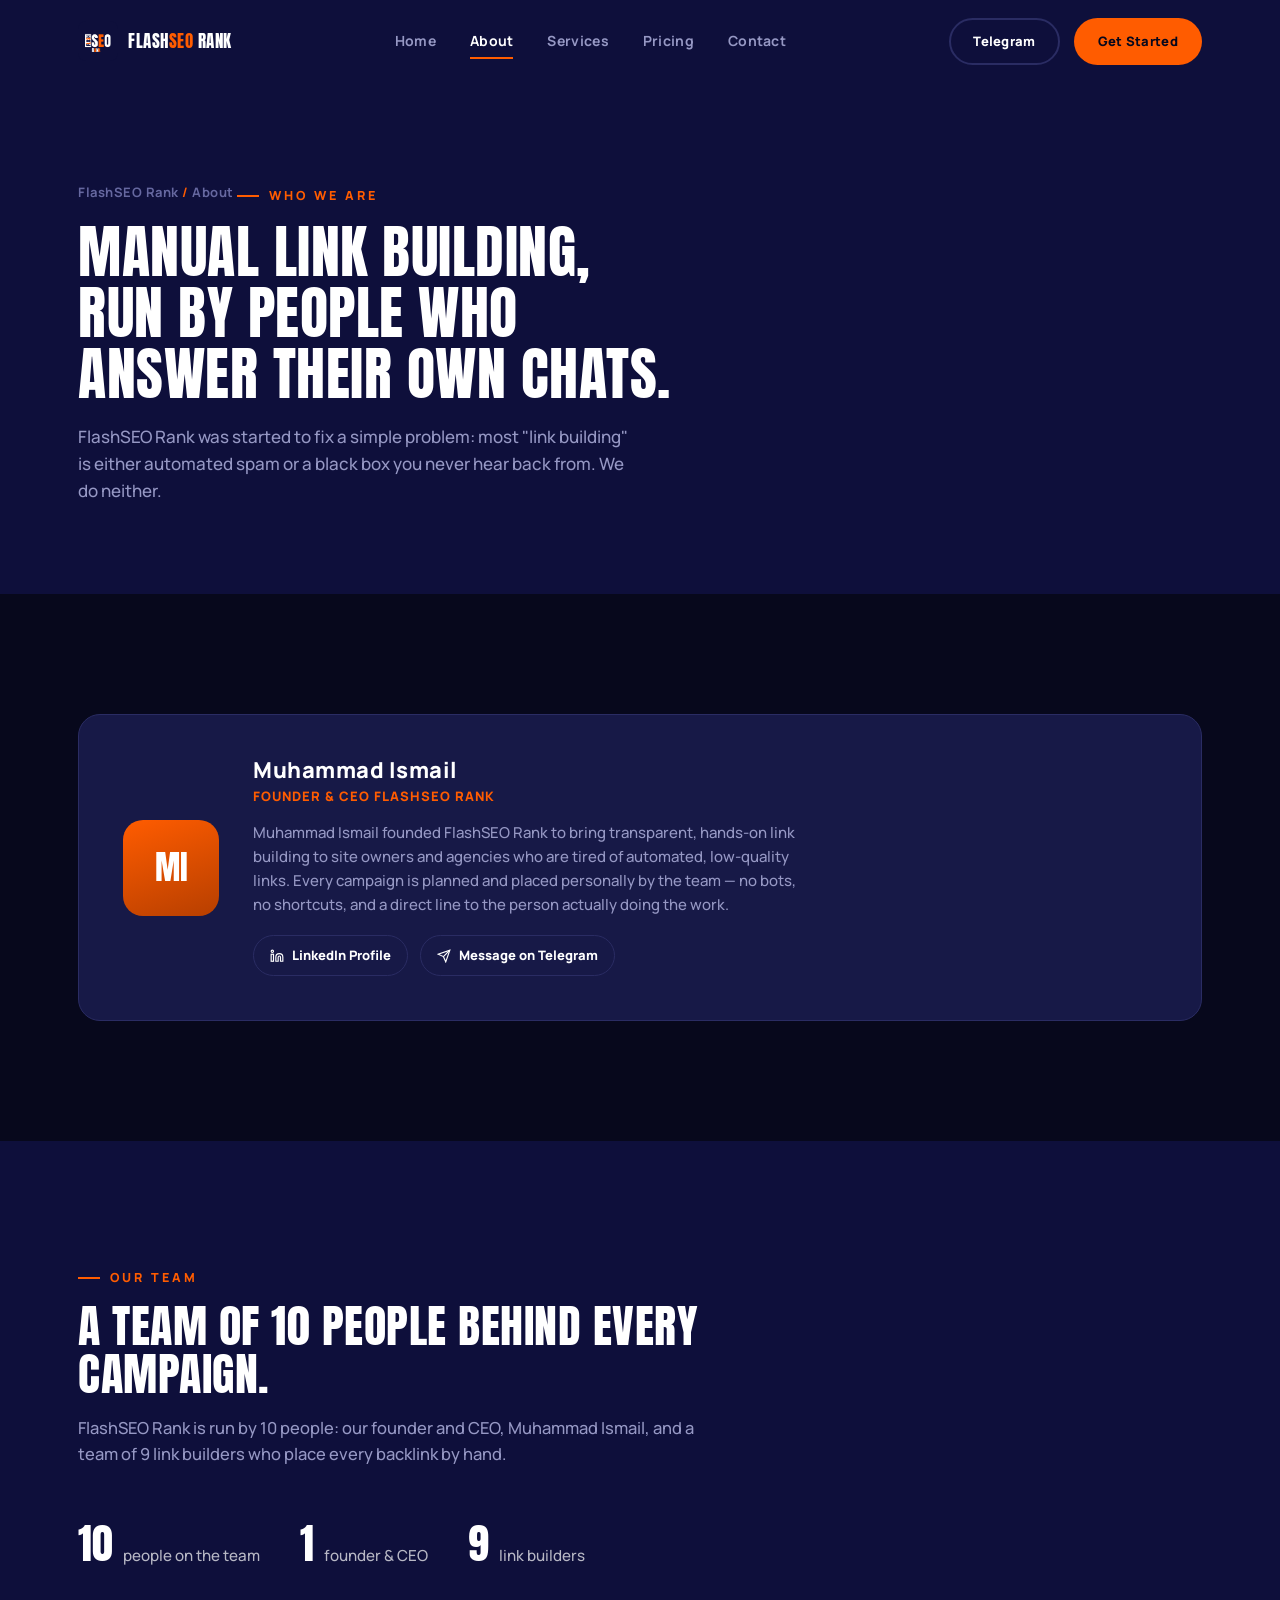
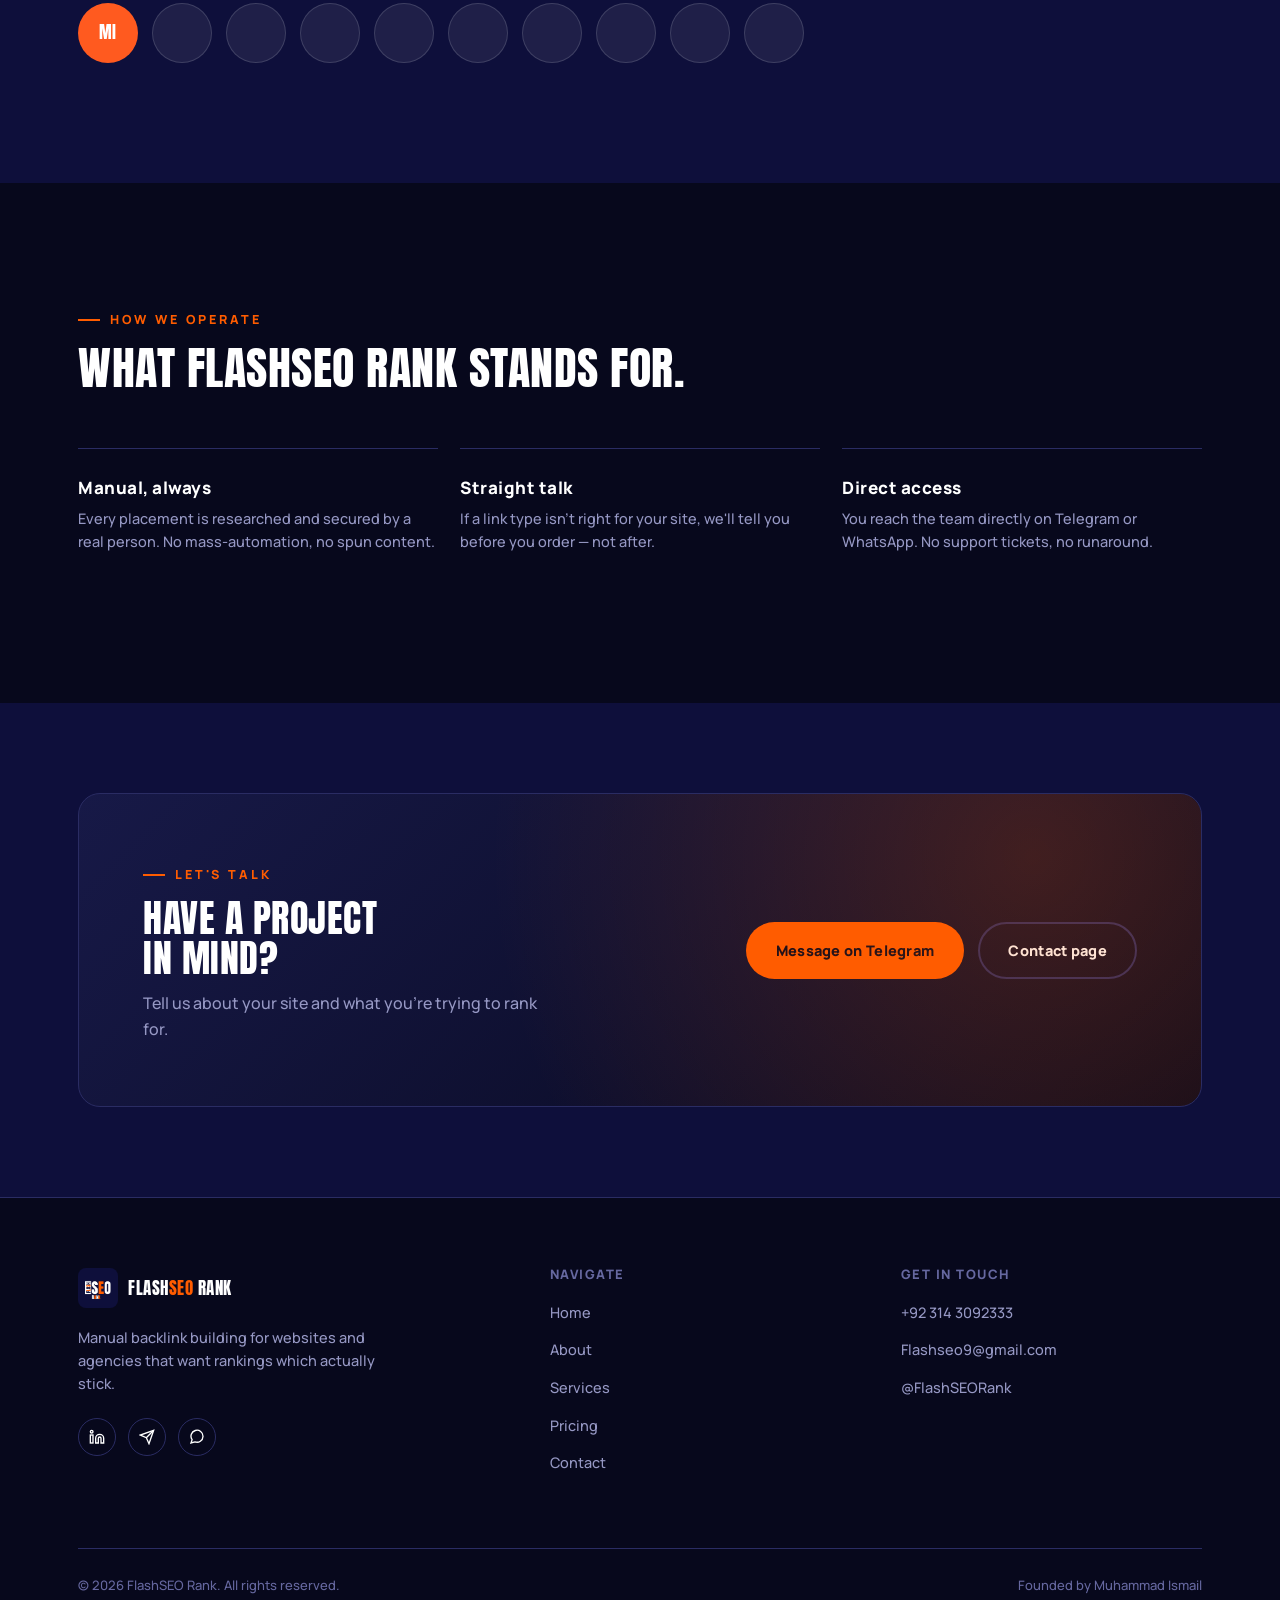
==== commit 6733b411: "Update about.html" ====
--- a/about.html
+++ b/about.html
@@ -12,44 +12,36 @@
 <link rel="stylesheet" href="style.css">
 <style>
   /* ===== Team section ===== */
-  .team-stats { display:flex; flex-wrap:wrap; gap:12px 32px; margin-top:22px; }
+  .team-stats { display:flex; flex-wrap:wrap; gap:12px 40px; margin-top:26px; }
   .team-stats div { display:flex; align-items:baseline; gap:10px; }
-  .team-stats strong { font-family:'Anton', sans-serif; font-size:2.4rem; font-weight:400; line-height:1; }
+  .team-stats strong { font-family:'Anton', sans-serif; font-size:2.6rem; font-weight:400; line-height:1; }
   .team-stats span { opacity:.7; font-size:.95rem; }
 
-  .team-grid { display:grid; grid-template-columns:repeat(3, 1fr); gap:20px; margin-top:40px; }
-  .team-card {
-    display:flex; align-items:center; gap:16px;
-    padding:20px; border-radius:14px;
-    border:1px solid rgba(255,255,255,.1);
-    background:rgba(255,255,255,.03);
-  }
-  .team-avatar {
-    flex:0 0 56px; width:56px; height:56px; border-radius:50%;
+  .team-people { display:flex; flex-wrap:wrap; gap:14px; margin-top:34px; }
+  .team-dot {
+    width:60px; height:60px; border-radius:50%;
     display:grid; place-items:center;
-    font-family:'Anton', sans-serif; letter-spacing:.04em; font-size:1.15rem;
-    background:rgba(255,255,255,.08);
+    font-family:'Anton', sans-serif; letter-spacing:.04em; font-size:1.05rem;
+    background:rgba(255,255,255,.07);
     border:1px solid rgba(255,255,255,.14);
   }
-  .team-card h4 { margin:0 0 2px; font-size:1.02rem; }
-  .team-card p { margin:0; opacity:.68; font-size:.9rem; line-height:1.4; }
-
-  /* CEO card sits on top, full width */
-  .team-card.is-ceo {
-    grid-column:1 / -1; padding:28px;
-    border-color:var(--accent, #ff5a1f);
-    background:rgba(255,255,255,.05);
-  }
-  .team-card.is-ceo .team-avatar {
-    flex-basis:76px; width:76px; height:76px; font-size:1.5rem;
-    background:var(--accent, #ff5a1f); color:#fff; border:0;
-  }
-  .team-card.is-ceo h4 { font-size:1.25rem; }
-  .team-card.is-ceo p { font-size:.98rem; }
-
-  @media (max-width:900px) { .team-grid { grid-template-columns:repeat(2, 1fr); } }
-  @media (max-width:560px) { .team-grid { grid-template-columns:1fr; } }
+  .team-dot.is-ceo { background:var(--accent, #ff5a1f); border-color:transparent; color:#fff; }
+  @media (max-width:560px) { .team-dot { width:48px; height:48px; font-size:.9rem; } }
 </style>
+<script type="application/ld+json">
+{
+  "@context": "https://schema.org",
+  "@type": "Organization",
+  "name": "FlashSEO Rank",
+  "description": "Manual backlink building agency with a team of 10 people.",
+  "founder": { "@type": "Person", "name": "Muhammad Ismail", "jobTitle": "Founder & CEO" },
+  "numberOfEmployees": { "@type": "QuantitativeValue", "value": 10 },
+  "sameAs": [
+    "https://www.linkedin.com/company/flashseoo",
+    "https://t.me/FlashSEORank"
+  ]
+}
+</script>
 </head>
 <body>
 
@@ -111,70 +103,32 @@
     </div>
   </section>
 
-  <!-- ================= TEAM SECTION (NEW) ================= -->
+  <!-- ================= TEAM SECTION ================= -->
   <section class="section" id="team">
     <div class="container">
       <div class="section-head reveal">
         <span class="eyebrow">Our team</span>
-        <h2>10 people. Every link placed by hand.</h2>
-        <p>One founder and nine specialists work on your campaign. No outsourcing to bots, no anonymous freelancers.</p>
+        <h2>A team of 10 people behind every campaign.</h2>
+        <p>FlashSEO Rank is run by 10 people: our founder and CEO, Muhammad Ismail, and a team of 9 link builders who place every backlink by hand.</p>
       </div>
 
       <div class="team-stats reveal">
-        <div><strong>10</strong><span>team members</span></div>
+        <div><strong>10</strong><span>people on the team</span></div>
         <div><strong>1</strong><span>founder & CEO</span></div>
-        <div><strong>9</strong><span>link building specialists</span></div>
-      </div>
-
-      <div class="team-grid">
-
-        <!-- CEO -->
-        <div class="team-card is-ceo reveal">
-          <div class="team-avatar">MI</div>
-          <div>
-            <h4>Muhammad Ismail</h4>
-            <p>Founder & CEO — plans strategy and personally oversees every campaign.</p>
-          </div>
-        </div>
-
-        <!-- 9 team members: apni team ke asli naam aur roles yahan replace karein -->
-        <div class="team-card reveal">
-          <div class="team-avatar">TM</div>
-          <div><h4>Team Member 1</h4><p>Outreach Specialist</p></div>
-        </div>
-        <div class="team-card reveal">
-          <div class="team-avatar">TM</div>
-          <div><h4>Team Member 2</h4><p>Outreach Specialist</p></div>
-        </div>
-        <div class="team-card reveal">
-          <div class="team-avatar">TM</div>
-          <div><h4>Team Member 3</h4><p>Guest Post Manager</p></div>
-        </div>
-        <div class="team-card reveal">
-          <div class="team-avatar">TM</div>
-          <div><h4>Team Member 4</h4><p>Guest Post Manager</p></div>
-        </div>
-        <div class="team-card reveal">
-          <div class="team-avatar">TM</div>
-          <div><h4>Team Member 5</h4><p>Content Writer</p></div>
-        </div>
-        <div class="team-card reveal">
-          <div class="team-avatar">TM</div>
-          <div><h4>Team Member 6</h4><p>Content Writer</p></div>
-        </div>
-        <div class="team-card reveal">
-          <div class="team-avatar">TM</div>
-          <div><h4>Team Member 7</h4><p>SEO Analyst</p></div>
-        </div>
-        <div class="team-card reveal">
-          <div class="team-avatar">TM</div>
-          <div><h4>Team Member 8</h4><p>Quality Checker</p></div>
-        </div>
-        <div class="team-card reveal">
-          <div class="team-avatar">TM</div>
-          <div><h4>Team Member 9</h4><p>Client Support</p></div>
-        </div>
-
+        <div><strong>9</strong><span>link builders</span></div>
+      </div>
+
+      <div class="team-people reveal" role="img" aria-label="The FlashSEO Rank team: 10 people, including founder and CEO Muhammad Ismail">
+        <div class="team-dot is-ceo" title="Muhammad Ismail, Founder &amp; CEO">MI</div>
+        <div class="team-dot"></div>
+        <div class="team-dot"></div>
+        <div class="team-dot"></div>
+        <div class="team-dot"></div>
+        <div class="team-dot"></div>
+        <div class="team-dot"></div>
+        <div class="team-dot"></div>
+        <div class="team-dot"></div>
+        <div class="team-dot"></div>
       </div>
     </div>
   </section>
